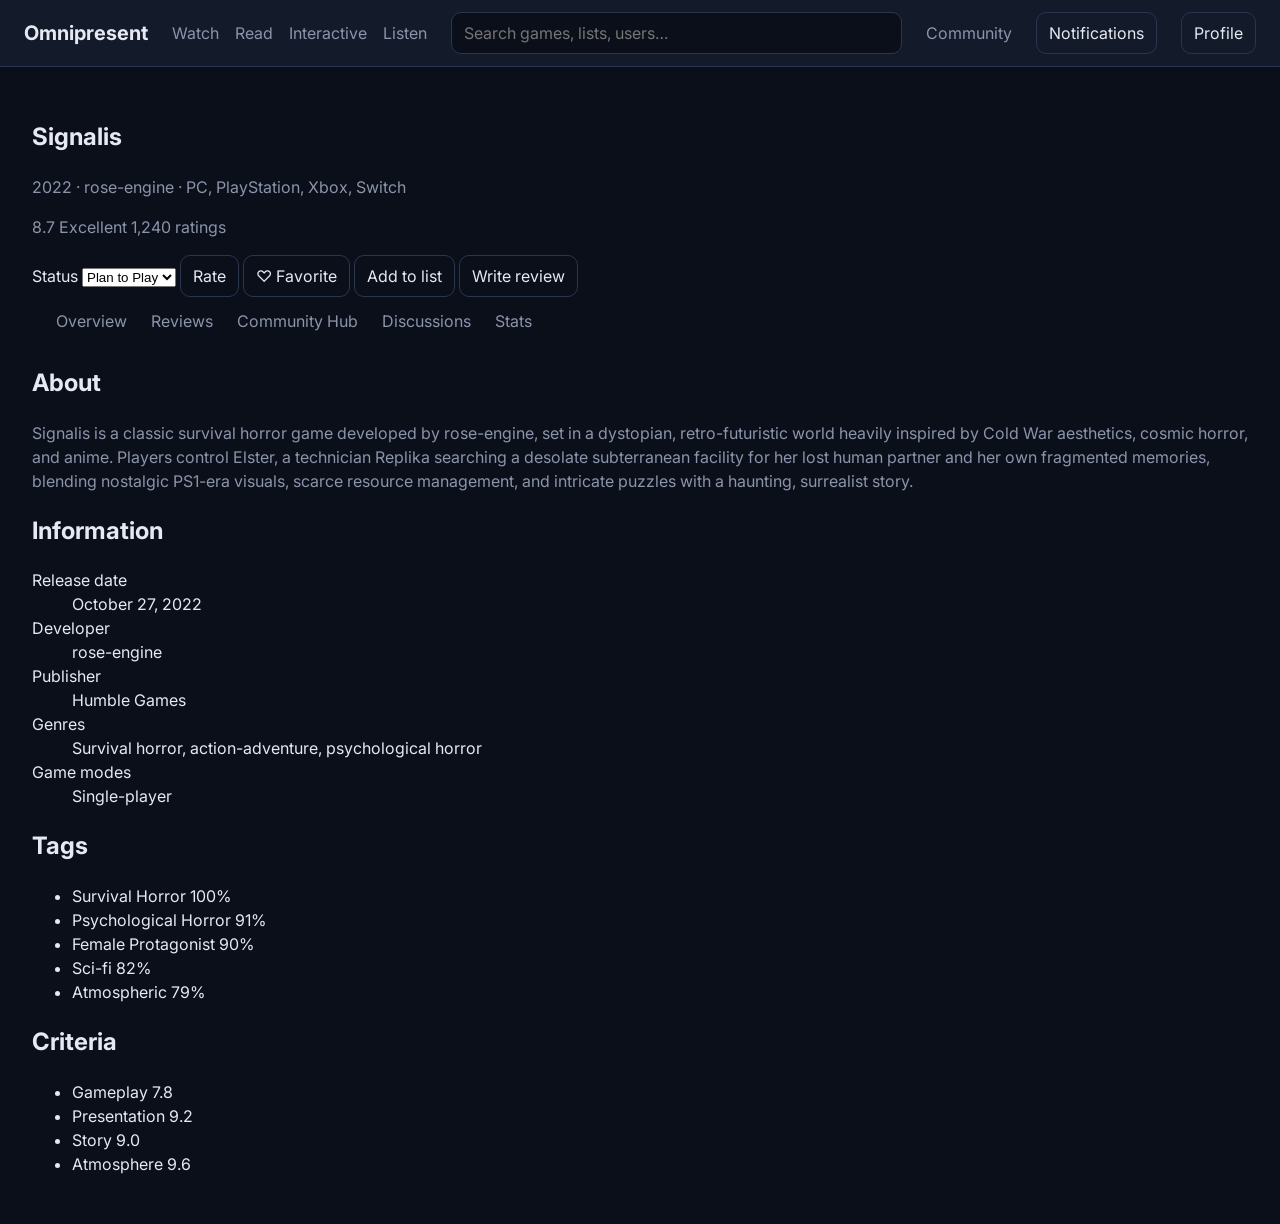
==== prototype/game.html @ ba93ebf5 "Add game page markup" ====
<!DOCTYPE html>
<html lang="en">

<head>
    <meta charset="UTF-8">
    <meta name="viewport" content="width=device-width, initial-scale=1.0">
    <title>Signalis · Omnipresent</title>
    <link rel="preconnect" href="https://fonts.googleapis.com">
    <link rel="preconnect" href="https://fonts.gstatic.com" crossorigin>
    <link
        href="https://fonts.googleapis.com/css2?family=Inter:ital,opsz,wght@0,14..32,100..900;1,14..32,100..900&display=swap"
        rel="stylesheet">
    <link rel="stylesheet" href="styles.css">
</head>

<body>
    <header>
        <nav>
            <a href="index.html" class="logo">Omnipresent</a>
            <ul>
                <li>
                    <a href="#">Watch</a>
                </li>
                <li>
                    <a href="#">Read</a>
                </li>
                <li>
                    <a href="#">Interactive</a>
                </li>
                <li>
                    <a href="#">Listen</a>
                </li>
            </ul>
            <input type="search" aria-label="Search" placeholder="Search games, lists, users…">
            <a href="#">Community</a>
            <button>Notifications</button>
            <button>Profile</button>
        </nav>
    </header>

    <main>
        <section class="game-header">
            <div class="cover">
            </div>
            <div class="game-info">
                <h1>Signalis</h1>
                <p>2022 · rose-engine · PC, PlayStation, Xbox, Switch</p>
                <p class="score">8.7 Excellent 1,240 ratings</p>
                <div class="actions">
                    <label for="status">Status</label>
                    <select name="status" id="status">
                        <option value="plan-to-play">Plan to Play</option>
                        <option value="playing">Playing</option>
                        <option value="completed">Completed</option>
                        <option value="played">Played</option>
                        <option value="on-hold">On Hold</option>
                        <option value="dropped">Dropped</option>
                    </select>
                    <button>Rate</button>
                    <button aria-label="Add to favorites">♡ Favorite</button>
                    <button>Add to list</button>
                    <button>Write review</button>
                </div>
            </div>
        </section>
        <nav aria-label="Game sections">
            <a href="#" aria-current="page">Overview</a>
            <a href="#">Reviews</a>
            <a href="#">Community Hub</a>
            <a href="#">Discussions</a>
            <a href="#">Stats</a>
        </nav>
        <section>
            <h2>About</h2>
            <p>Signalis is a classic survival horror game developed by rose-engine, set in a dystopian, retro-futuristic
                world heavily inspired by Cold War aesthetics, cosmic horror, and anime. Players control Elster, a
                technician Replika searching a desolate subterranean facility for her lost human partner and her own
                fragmented memories, blending nostalgic PS1-era visuals, scarce resource management, and intricate
                puzzles with a haunting, surrealist story.</p>
        </section>
        <section>
            <h2>Information</h2>
            <dl>
                <dt>Release date</dt>
                <dd>October 27, 2022</dd>
                <dt>Developer</dt>
                <dd>rose-engine</dd>
                <dt>Publisher</dt>
                <dd>Humble Games</dd>
                <dt>Genres</dt>
                <dd>Survival horror, action-adventure, psychological horror</dd>
                <dt>Game modes</dt>
                <dd>Single-player</dd>
            </dl>
        </section>
        <section>
            <h2>Tags</h2>
            <ul>
                <li>Survival Horror 100%</li>
                <li>Psychological Horror 91%</li>
                <li>Female Protagonist 90%</li>
                <li>Sci-fi 82%</li>
                <li>Atmospheric 79%</li>
            </ul>
        </section>
        <section>
            <h2>Criteria</h2>
            <ul>
                <li>Gameplay 7.8</li>
                <li>Presentation 9.2</li>
                <li>Story 9.0</li>
                <li>Atmosphere 9.6</li>
            </ul>
        </section>
    </main>
</body>

</html>
---- prototype/styles.css ----
:root {
    --bg: #0b0f1a;
    --surface: #131a2a;
    --surface-2: #1b2438;
    --border: #2a3550;
    --text: #e6e9f2;
    --text-muted: #8b94ab;
    --accent: #5b5bf0;
    --accent-hover: #4a4ae0;
    --radius: 10px;
    --font: "Inter", system-ui, sans-serif;
    --accent-text: #9d9dff;
    --on-accent: #ffffff;
}

* {
    box-sizing: border-box;
}

body {
    background: var(--bg);
    color: var(--text);
    font-family: var(--font);
    font-size: 16px;
    line-height: 1.5;
    margin: 0;
    padding: 0;
}

a {
    color: var(--accent-text);
    text-decoration: none;
}

a:hover {
    text-decoration: underline;
}

.auth-page {
    display: flex;
    flex-direction: column;
    align-items: center;
    justify-content: center;
    gap: 24px;
    min-height: 100vh;
}

.auth-card h1 {
    margin: 0;
    font-size: 24px;
    text-align: center;
}

form {
    display: flex;
    flex-direction: column;
    gap: 16px;
}

.field {
    display: flex;
    flex-direction: column;
    gap: 8px;
}

.form-row {
    display: flex;
    justify-content: space-between;
    align-items: center;
    font-size: 14px;
}

.remember {
    display: flex;
    align-items: center;
    gap: 8px;
}

input[type="checkbox"] {
    accent-color: var(--accent);
}

.auth-card button {
    width: 100%;
}

.btn-primary {
    background: var(--accent);
    color: var(--on-accent);
    border: none;
    font-weight: 600;
}

.btn-primary:hover {
    background: var(--accent-hover);
}

.auth-card p {
    margin: 0;
    text-align: center;
    font-size: 14px;
}

.auth-card {
    width: 100%;
    max-width: 400px;
    background: var(--surface);
    border: 1px solid var(--border);
    border-radius: var(--radius);
    padding: 32px;
    display: flex;
    flex-direction: column;
    gap: 16px;
}

p {
    color: var(--text-muted);
}

main {
    padding: 32px;
}

header {
    background: var(--surface);
    border-bottom: 1px solid var(--border);
}

nav {
    display: flex;
    gap: 24px;
    padding: 12px 24px;
    align-items: center;
}

nav ul {
    display: flex;
    gap: 16px;
    list-style: none;
    margin: 0;
    padding: 0;
}

nav a {
    color: var(--text-muted);
    text-decoration: none;
}

nav a:hover {
    color: var(--text);
}

.logo {
    color: var(--text);
    font-size: 20px;
    font-weight: 700;
}

input {
    background: var(--bg);
    border: 1px solid var(--border);
    border-radius: var(--radius);
    color: var(--text);
    padding: 8px 12px;
    font: inherit;
}

nav input {
    flex: 1;
}

button {
    background: transparent;
    border: 1px solid var(--border);
    border-radius: var(--radius);
    padding: 8px 12px;
    font: inherit;
    color: var(--text);
    cursor: pointer;
}

a:focus-visible,
button:focus-visible,
input:focus-visible {
    outline: 2px solid var(--accent);
    outline-offset: 2px;
}

@media (max-width: 768px) {
    nav {
        flex-wrap: wrap;
        gap: 12px;
        padding: 12px 16px;
    }

    nav input {
        order: 1;
        flex-basis: 100%;
    }

    main {
        padding: 24px 16px;
    }
}
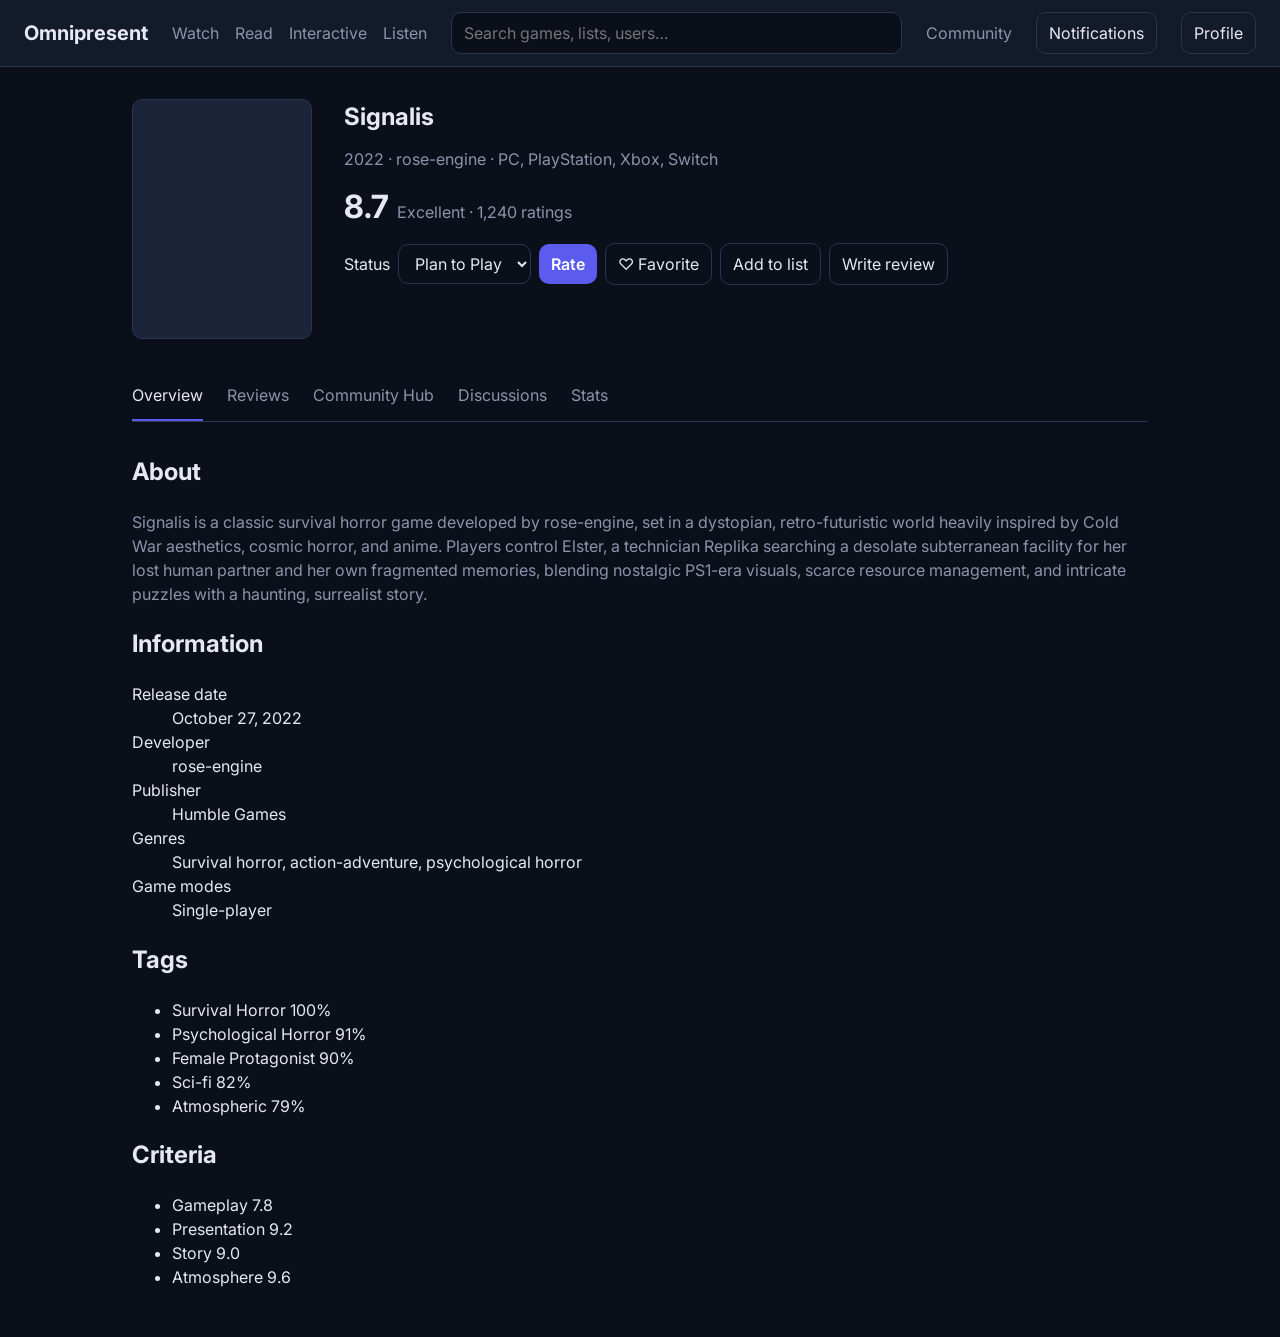
==== commit 0c1fdfc9: "Style game header and tabs" ====
--- a/prototype/game.html
+++ b/prototype/game.html
@@ -38,14 +38,14 @@
         </nav>
     </header>
 
-    <main>
+    <main class="game-page">
         <section class="game-header">
             <div class="cover">
             </div>
             <div class="game-info">
                 <h1>Signalis</h1>
                 <p>2022 · rose-engine · PC, PlayStation, Xbox, Switch</p>
-                <p class="score">8.7 Excellent 1,240 ratings</p>
+                <p class="score"><strong class="score-value">8.7</strong>Excellent · 1,240 ratings</p>
                 <div class="actions">
                     <label for="status">Status</label>
                     <select name="status" id="status">
@@ -56,14 +56,14 @@
                         <option value="on-hold">On Hold</option>
                         <option value="dropped">Dropped</option>
                     </select>
-                    <button>Rate</button>
+                    <button class="btn-primary">Rate</button>
                     <button aria-label="Add to favorites">♡ Favorite</button>
                     <button>Add to list</button>
                     <button>Write review</button>
                 </div>
             </div>
         </section>
-        <nav aria-label="Game sections">
+        <nav aria-label="Game sections" class="tabs">
             <a href="#" aria-current="page">Overview</a>
             <a href="#">Reviews</a>
             <a href="#">Community Hub</a>
--- a/prototype/styles.css
+++ b/prototype/styles.css
@@ -126,14 +126,14 @@
     border-bottom: 1px solid var(--border);
 }
 
-nav {
+header nav {
     display: flex;
     gap: 24px;
     padding: 12px 24px;
     align-items: center;
 }
 
-nav ul {
+header nav ul {
     display: flex;
     gap: 16px;
     list-style: none;
@@ -141,12 +141,12 @@
     padding: 0;
 }
 
-nav a {
+header nav a {
     color: var(--text-muted);
     text-decoration: none;
 }
 
-nav a:hover {
+header nav a:hover {
     color: var(--text);
 }
 
@@ -156,7 +156,8 @@
     font-weight: 700;
 }
 
-input {
+input,
+select {
     background: var(--bg);
     border: 1px solid var(--border);
     border-radius: var(--radius);
@@ -165,7 +166,7 @@
     font: inherit;
 }
 
-nav input {
+header nav input {
     flex: 1;
 }
 
@@ -179,21 +180,89 @@
     cursor: pointer;
 }
 
+.game-page {
+    max-width: 1080px;
+    margin: 0 auto;
+}
+
+.game-header {
+    display: flex;
+    gap: 32px;
+}
+
+.cover {
+    width: 180px;
+    aspect-ratio: 3 / 4;
+    flex-shrink: 0;
+    background: var(--surface-2);
+    border: 1px solid var(--border);
+    border-radius: var(--radius);
+}
+
+.game-info {
+    display: flex;
+    flex-direction: column;
+    gap: 12px;
+}
+
+.game-info h1,
+.game-info p {
+    margin: 0;
+}
+
+.score-value {
+    font-size: 32px;
+    font-weight: 700;
+    color: var(--text);
+    margin-right: 8px;
+}
+
+.actions {
+    display: flex;
+    align-items: center;
+    gap: 8px;
+    flex-wrap: wrap;
+}
+
+.tabs {
+    display: flex;
+    gap: 24px;
+    border-bottom: 1px solid var(--border);
+    margin: 32px 0;
+}
+
+.tabs a {
+    color: var(--text-muted);
+    padding: 12px 0;
+    border-bottom: 2px solid transparent;
+}
+
+.tabs a:hover {
+    color: var(--text);
+    text-decoration: none;
+}
+
+.tabs a[aria-current="page"] {
+    color: var(--text);
+    border-bottom-color: var(--accent);
+}
+
 a:focus-visible,
 button:focus-visible,
-input:focus-visible {
+input:focus-visible,
+select:focus-visible {
     outline: 2px solid var(--accent);
     outline-offset: 2px;
 }
 
 @media (max-width: 768px) {
-    nav {
+    header nav {
         flex-wrap: wrap;
         gap: 12px;
         padding: 12px 16px;
     }
 
-    nav input {
+    header nav input {
         order: 1;
         flex-basis: 100%;
     }
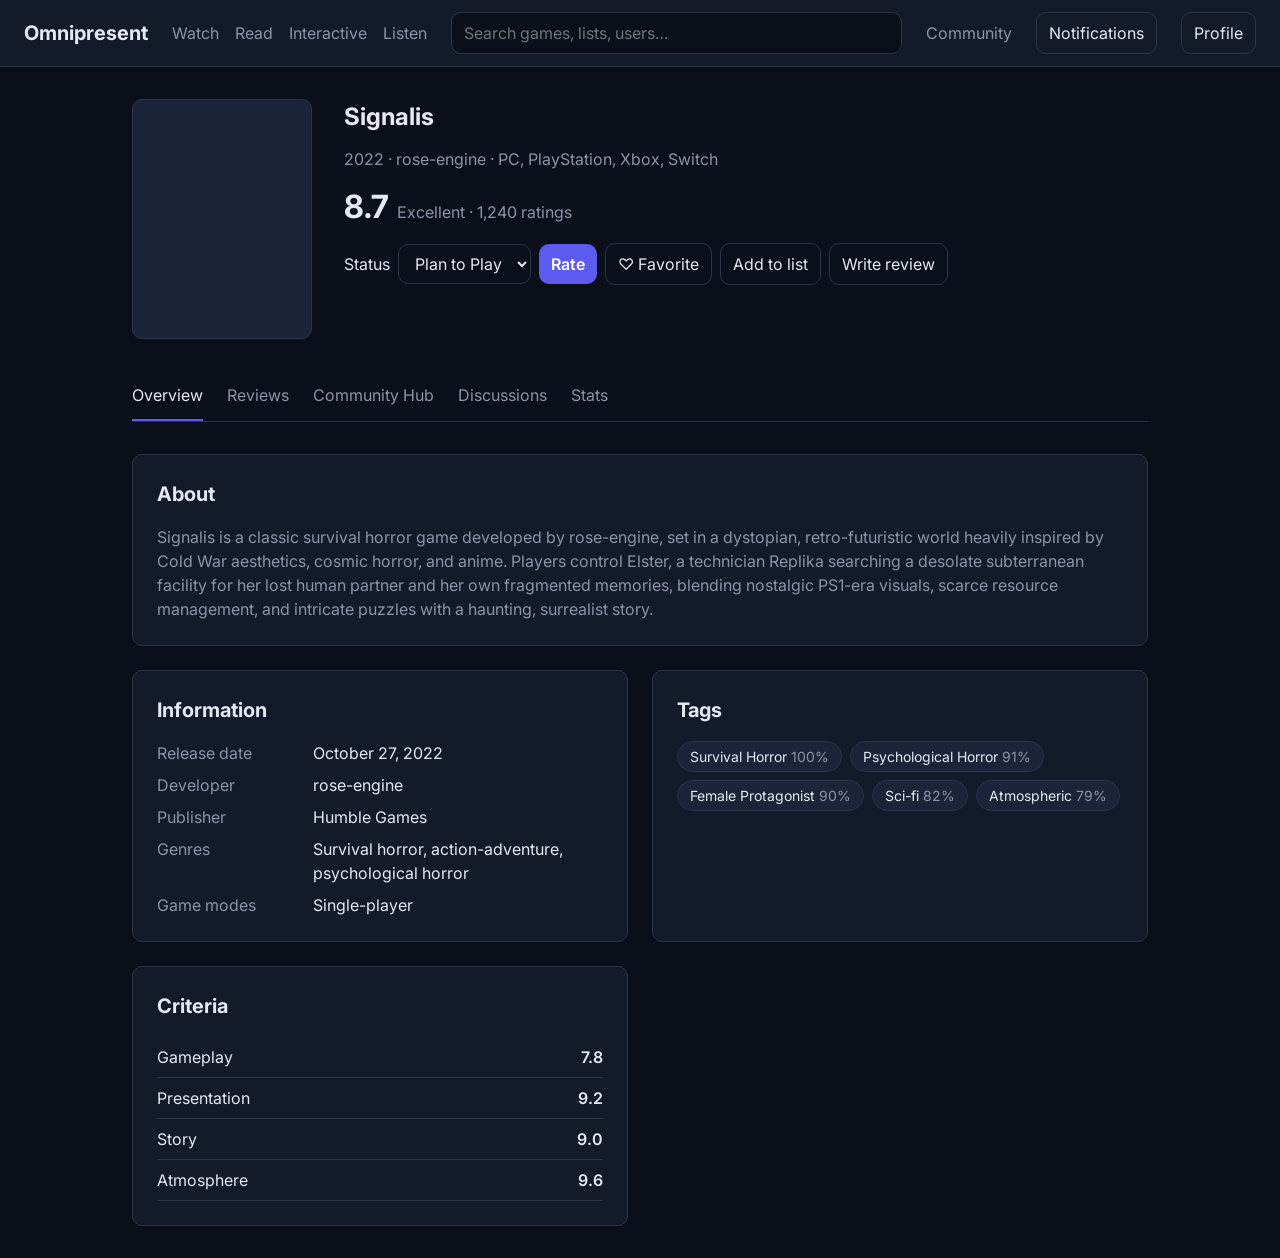
==== commit 35576ca9: "Style game overview sections" ====
--- a/prototype/game.html
+++ b/prototype/game.html
@@ -70,48 +70,51 @@
             <a href="#">Discussions</a>
             <a href="#">Stats</a>
         </nav>
-        <section>
-            <h2>About</h2>
-            <p>Signalis is a classic survival horror game developed by rose-engine, set in a dystopian, retro-futuristic
-                world heavily inspired by Cold War aesthetics, cosmic horror, and anime. Players control Elster, a
-                technician Replika searching a desolate subterranean facility for her lost human partner and her own
-                fragmented memories, blending nostalgic PS1-era visuals, scarce resource management, and intricate
-                puzzles with a haunting, surrealist story.</p>
-        </section>
-        <section>
-            <h2>Information</h2>
-            <dl>
-                <dt>Release date</dt>
-                <dd>October 27, 2022</dd>
-                <dt>Developer</dt>
-                <dd>rose-engine</dd>
-                <dt>Publisher</dt>
-                <dd>Humble Games</dd>
-                <dt>Genres</dt>
-                <dd>Survival horror, action-adventure, psychological horror</dd>
-                <dt>Game modes</dt>
-                <dd>Single-player</dd>
-            </dl>
-        </section>
-        <section>
-            <h2>Tags</h2>
-            <ul>
-                <li>Survival Horror 100%</li>
-                <li>Psychological Horror 91%</li>
-                <li>Female Protagonist 90%</li>
-                <li>Sci-fi 82%</li>
-                <li>Atmospheric 79%</li>
-            </ul>
-        </section>
-        <section>
-            <h2>Criteria</h2>
-            <ul>
-                <li>Gameplay 7.8</li>
-                <li>Presentation 9.2</li>
-                <li>Story 9.0</li>
-                <li>Atmosphere 9.6</li>
-            </ul>
-        </section>
+        <div class="overview">
+            <section class="panel panel-wide">
+                <h2>About</h2>
+                <p>Signalis is a classic survival horror game developed by rose-engine, set in a dystopian,
+                    retro-futuristic
+                    world heavily inspired by Cold War aesthetics, cosmic horror, and anime. Players control Elster, a
+                    technician Replika searching a desolate subterranean facility for her lost human partner and her own
+                    fragmented memories, blending nostalgic PS1-era visuals, scarce resource management, and intricate
+                    puzzles with a haunting, surrealist story.</p>
+            </section>
+            <section class="panel">
+                <h2>Information</h2>
+                <dl class="info">
+                    <dt>Release date</dt>
+                    <dd>October 27, 2022</dd>
+                    <dt>Developer</dt>
+                    <dd>rose-engine</dd>
+                    <dt>Publisher</dt>
+                    <dd>Humble Games</dd>
+                    <dt>Genres</dt>
+                    <dd>Survival horror, action-adventure, psychological horror</dd>
+                    <dt>Game modes</dt>
+                    <dd>Single-player</dd>
+                </dl>
+            </section>
+            <section class="panel">
+                <h2>Tags</h2>
+                <ul class="tags">
+                    <li>Survival Horror <span class="muted">100%</span></li>
+                    <li>Psychological Horror <span class="muted">91%</span></li>
+                    <li>Female Protagonist <span class="muted">90%</span></li>
+                    <li>Sci-fi <span class="muted">82%</span></li>
+                    <li>Atmospheric <span class="muted">79%</span></li>
+                </ul>
+            </section>
+            <section class="panel">
+                <h2>Criteria</h2>
+                <ul class="criteria">
+                    <li>Gameplay <span>7.8</span></li>
+                    <li>Presentation <span>9.2</span></li>
+                    <li>Story <span>9.0</span></li>
+                    <li>Atmosphere <span>9.6</span></li>
+                </ul>
+            </section>
+        </div>
     </main>
 </body>
 
--- a/prototype/styles.css
+++ b/prototype/styles.css
@@ -247,6 +247,85 @@
     border-bottom-color: var(--accent);
 }
 
+.overview {
+    display: grid;
+    grid-template-columns: 1fr 1fr;
+    gap: 24px;
+}
+
+.panel {
+    background: var(--surface);
+    border: 1px solid var(--border);
+    border-radius: var(--radius);
+    padding: 24px;
+}
+
+.panel-wide {
+    grid-column: 1 / -1;
+}
+
+.panel h2 {
+    font-size: 20px;
+    margin: 0 0 16px;
+}
+
+.panel p {
+    margin: 0;
+}
+
+.info {
+    display: grid;
+    grid-template-columns: 140px 1fr;
+    gap: 8px 16px;
+    margin: 0;
+}
+
+.info dt {
+    color: var(--text-muted);
+}
+
+.info dd {
+    margin: 0;
+}
+
+.tags {
+    display: flex;
+    flex-wrap: wrap;
+    gap: 8px;
+    list-style: none;
+    margin: 0;
+    padding: 0;
+}
+
+.tags li {
+    background: var(--surface-2);
+    border: 1px solid var(--border);
+    border-radius: 999px;
+    padding: 4px 12px;
+    font-size: 14px;
+}
+
+.muted {
+    color: var(--text-muted);
+}
+
+.criteria {
+    list-style: none;
+    margin: 0;
+    padding: 0;
+}
+
+.criteria li {
+    display: flex;
+    justify-content: space-between;
+    padding: 8px 0;
+    border-bottom: 1px solid var(--border);
+}
+
+.criteria span {
+    font-weight: 600;
+}
+
 a:focus-visible,
 button:focus-visible,
 input:focus-visible,
@@ -270,4 +349,24 @@
     main {
         padding: 24px 16px;
     }
+
+    .game-header {
+        flex-direction: column;
+    }
+
+    .cover {
+        width: 120px;
+    }
+
+    .overview {
+        grid-template-columns: 1fr;
+    }
+
+    .tabs {
+        overflow-x: auto;
+    }
+
+    .tabs a {
+        white-space: nowrap;
+    }
 }
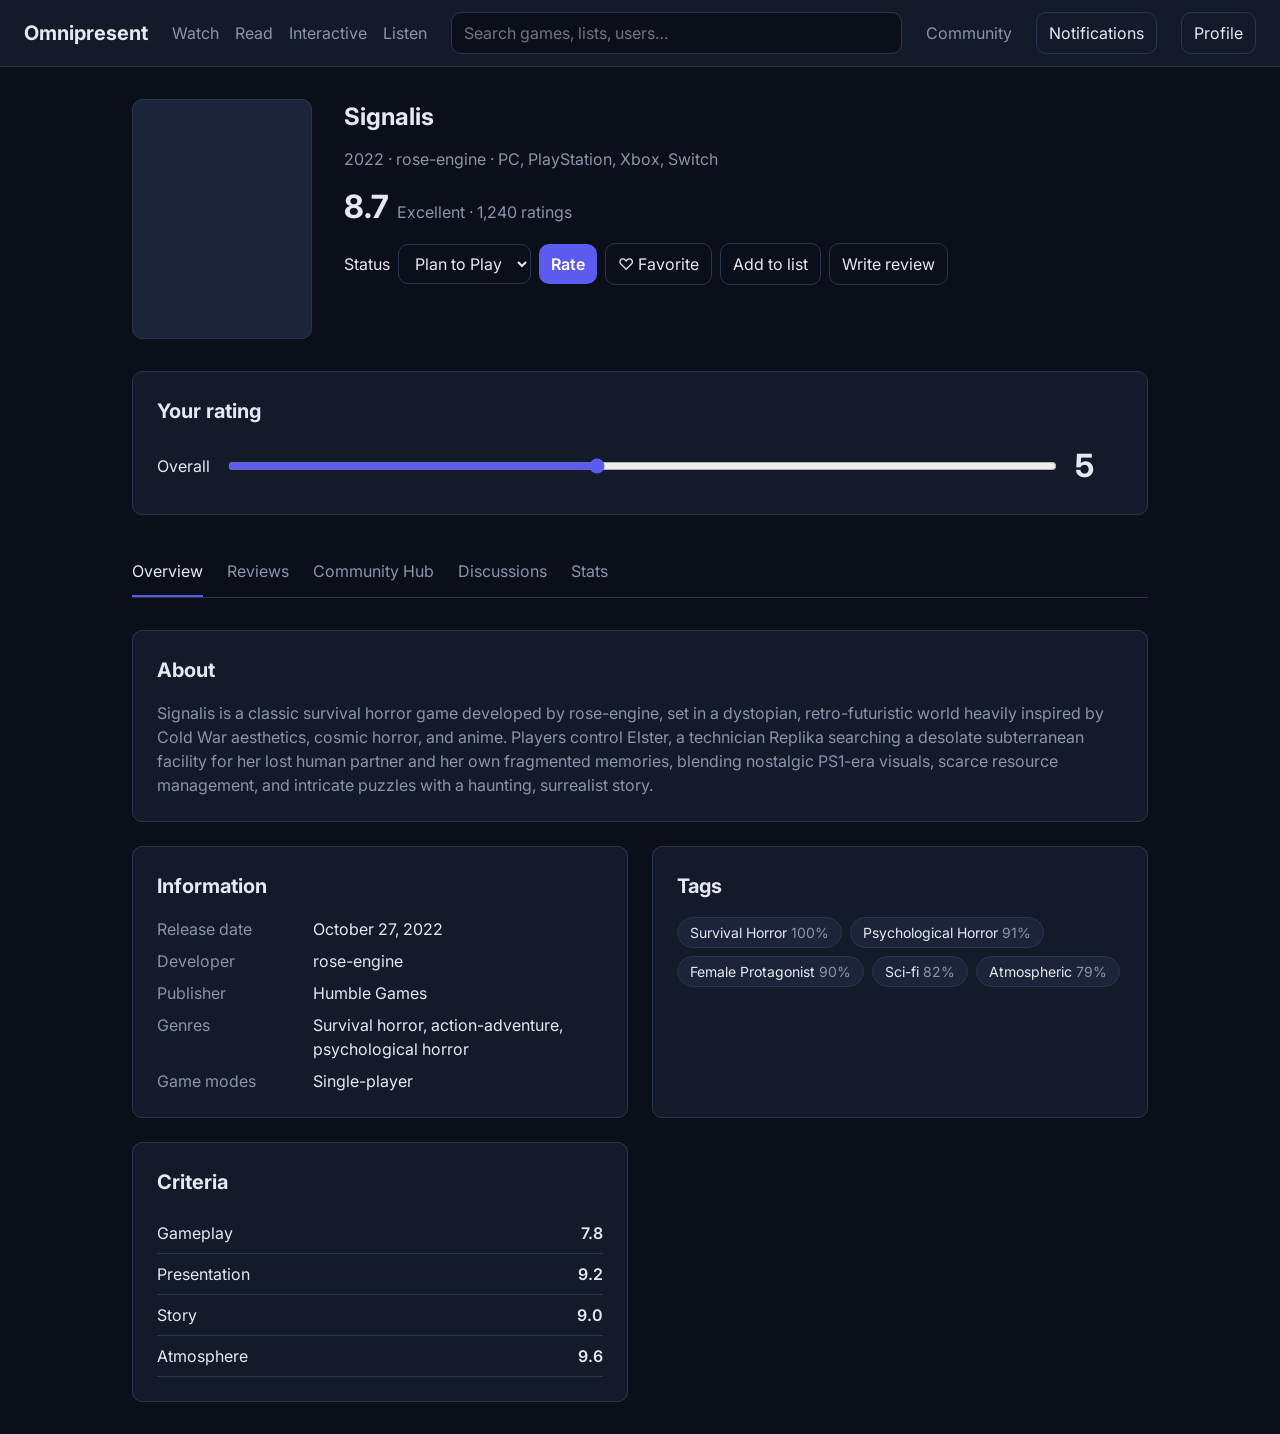
==== commit 3c4821fb: "Add rating slider" ====
--- a/prototype/game.html
+++ b/prototype/game.html
@@ -63,6 +63,14 @@
                 </div>
             </div>
         </section>
+        <section class="panel rating-panel">
+            <h2>Your rating</h2>
+            <div class="rating-row">
+                <label for="rating">Overall</label>
+                <input type="range" id="rating" min="1" max="10" step="0.5" value="5">
+                <output id="rating-value">5</output>
+            </div>
+        </section>
         <nav aria-label="Game sections" class="tabs">
             <a href="#" aria-current="page">Overview</a>
             <a href="#">Reviews</a>
@@ -116,6 +124,7 @@
             </section>
         </div>
     </main>
+    <script src="game.js"></script>
 </body>
 
 </html>
--- a/prototype/styles.css
+++ b/prototype/styles.css
@@ -326,6 +326,29 @@
     font-weight: 600;
 }
 
+.rating-panel {
+    margin-top: 32px;
+}
+
+.rating-row {
+    display: flex;
+    align-items: center;
+    gap: 16px;
+}
+
+.rating-row input {
+    flex: 1;
+    accent-color: var(--accent);
+    padding: 0;
+    border: none;
+}
+
+#rating-value {
+    font-size: 32px;
+    font-weight: 700;
+    min-width: 48px;
+}
+
 a:focus-visible,
 button:focus-visible,
 input:focus-visible,
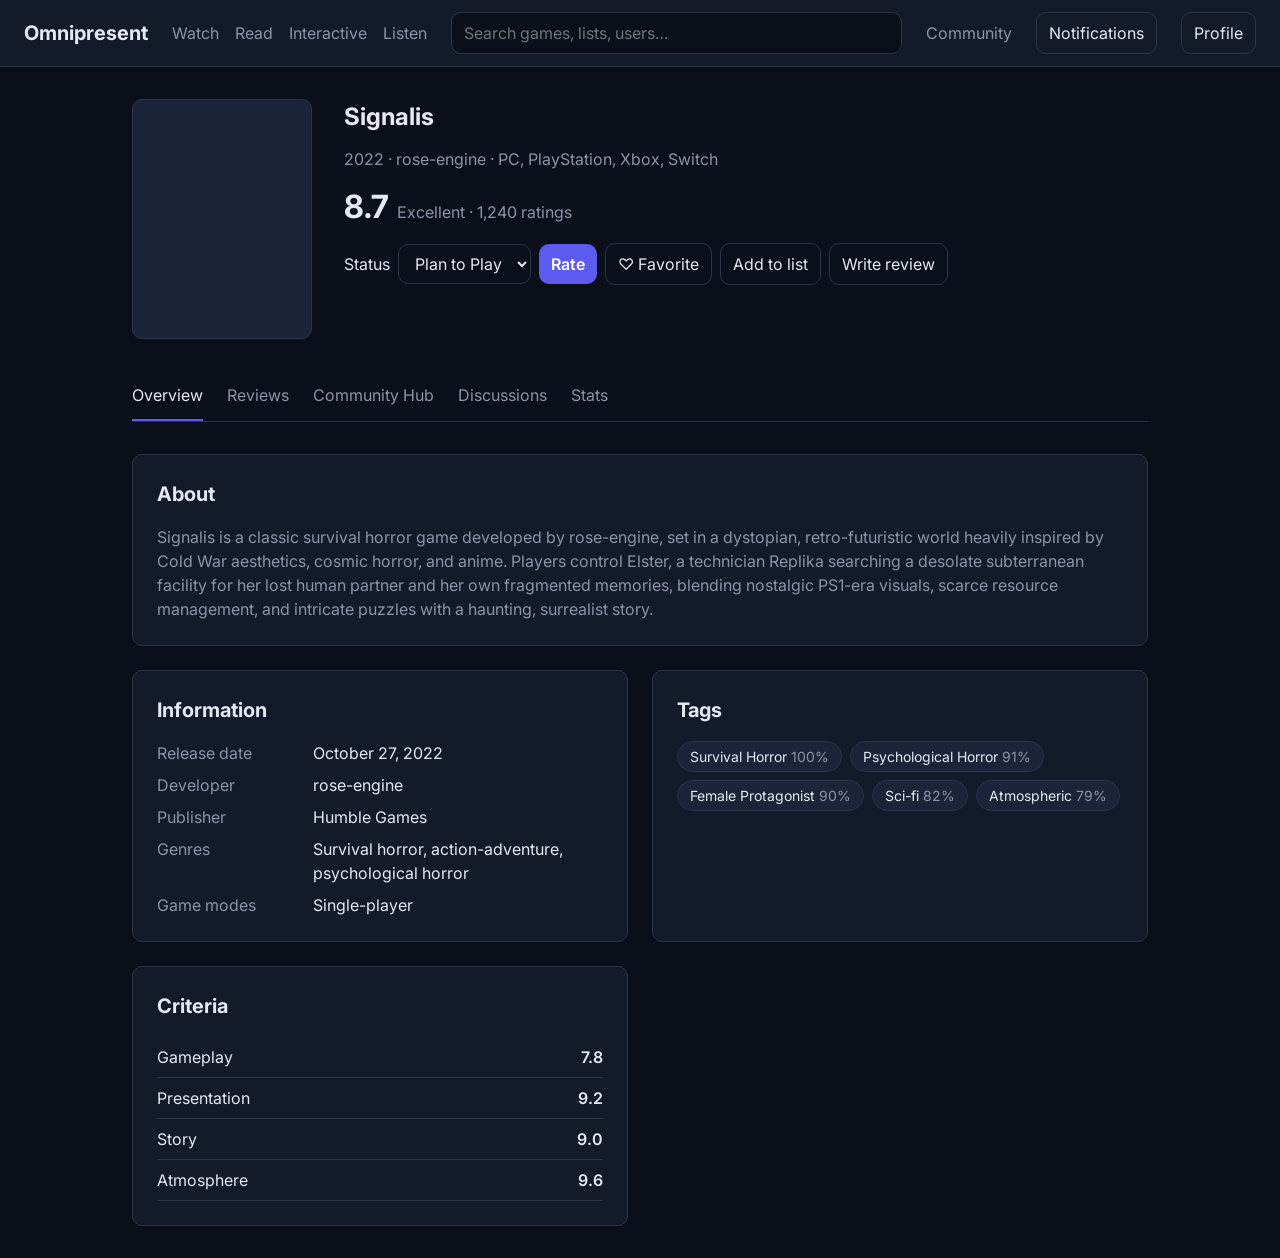
==== commit bf2c6812: "Toggle rating panel with Rate button" ====
--- a/prototype/game.html
+++ b/prototype/game.html
@@ -56,14 +56,15 @@
                         <option value="on-hold">On Hold</option>
                         <option value="dropped">Dropped</option>
                     </select>
-                    <button class="btn-primary">Rate</button>
+                    <button aria-controls="rating-panel" class="btn-primary" id="rate-button"
+                        aria-expanded="false">Rate</button>
                     <button aria-label="Add to favorites">♡ Favorite</button>
                     <button>Add to list</button>
                     <button>Write review</button>
                 </div>
             </div>
         </section>
-        <section class="panel rating-panel">
+        <section class="panel rating-panel" id="rating-panel" hidden>
             <h2>Your rating</h2>
             <div class="rating-row">
                 <label for="rating">Overall</label>
